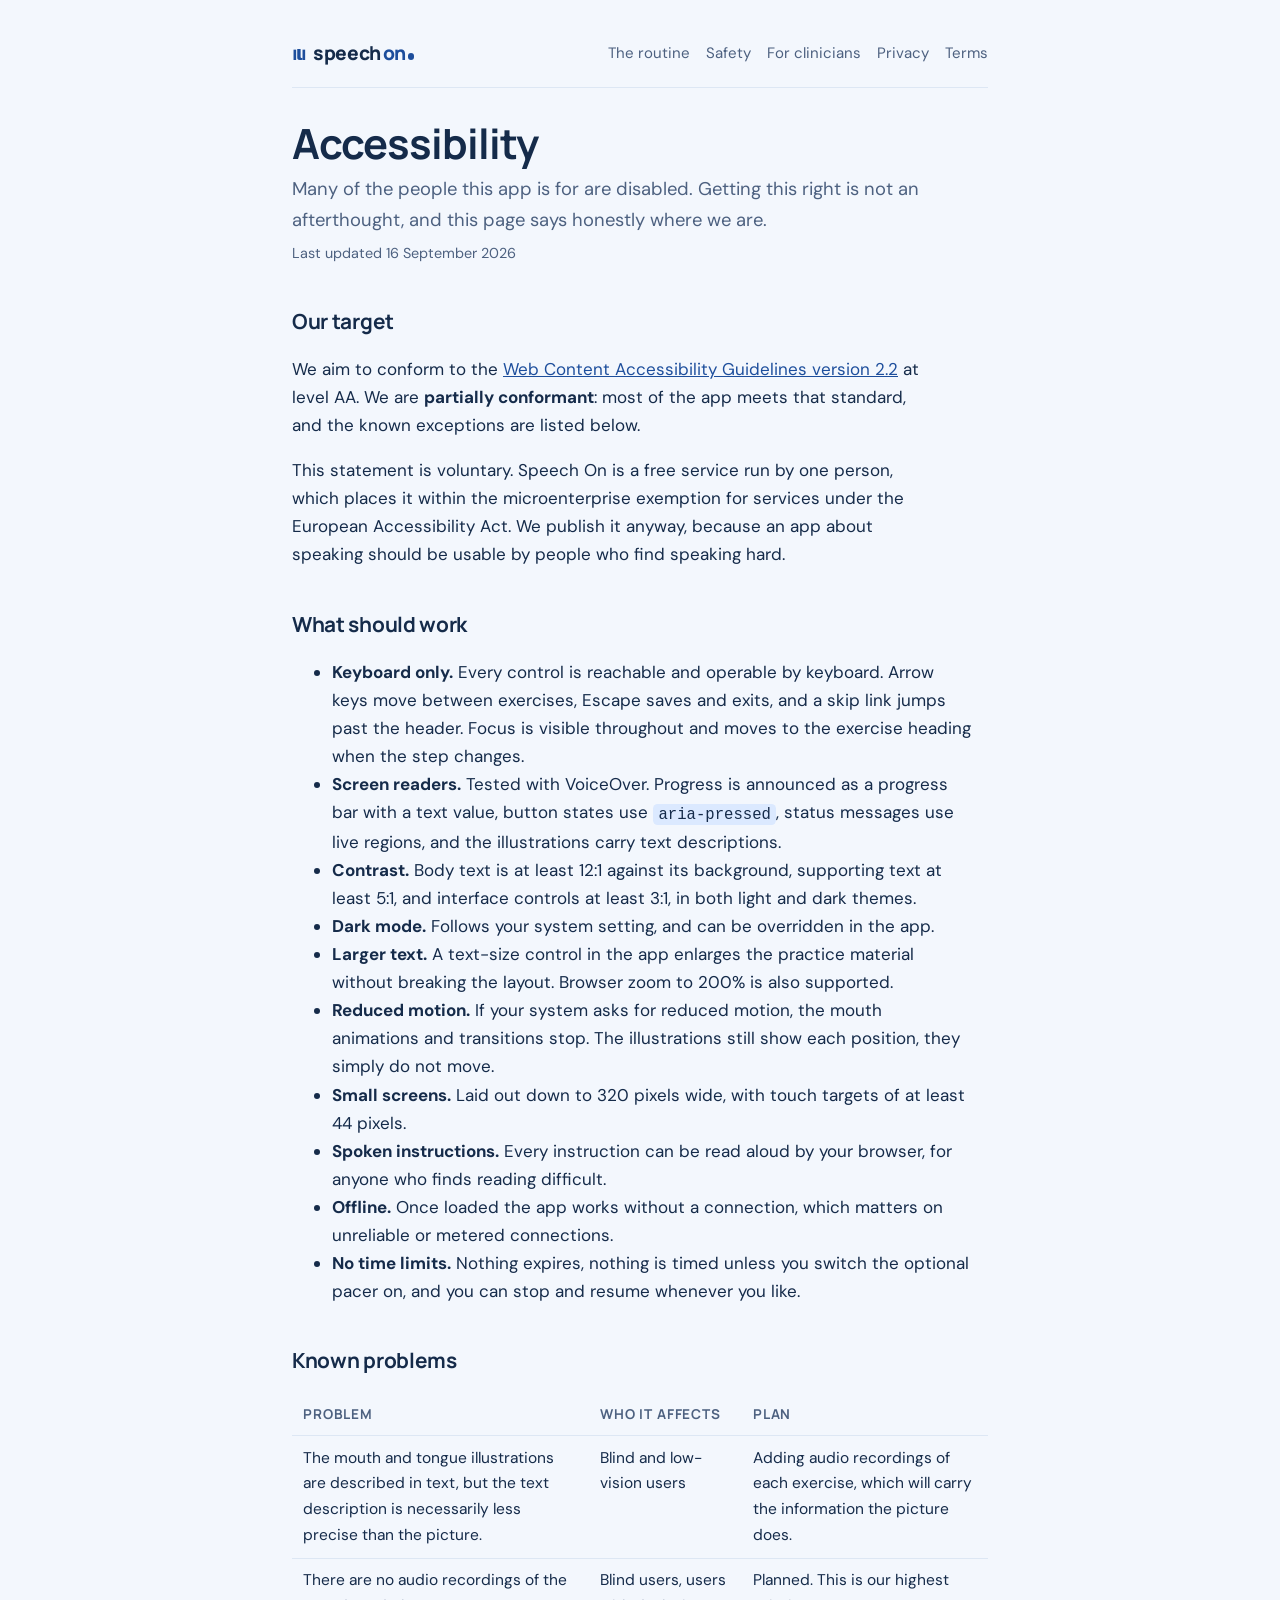
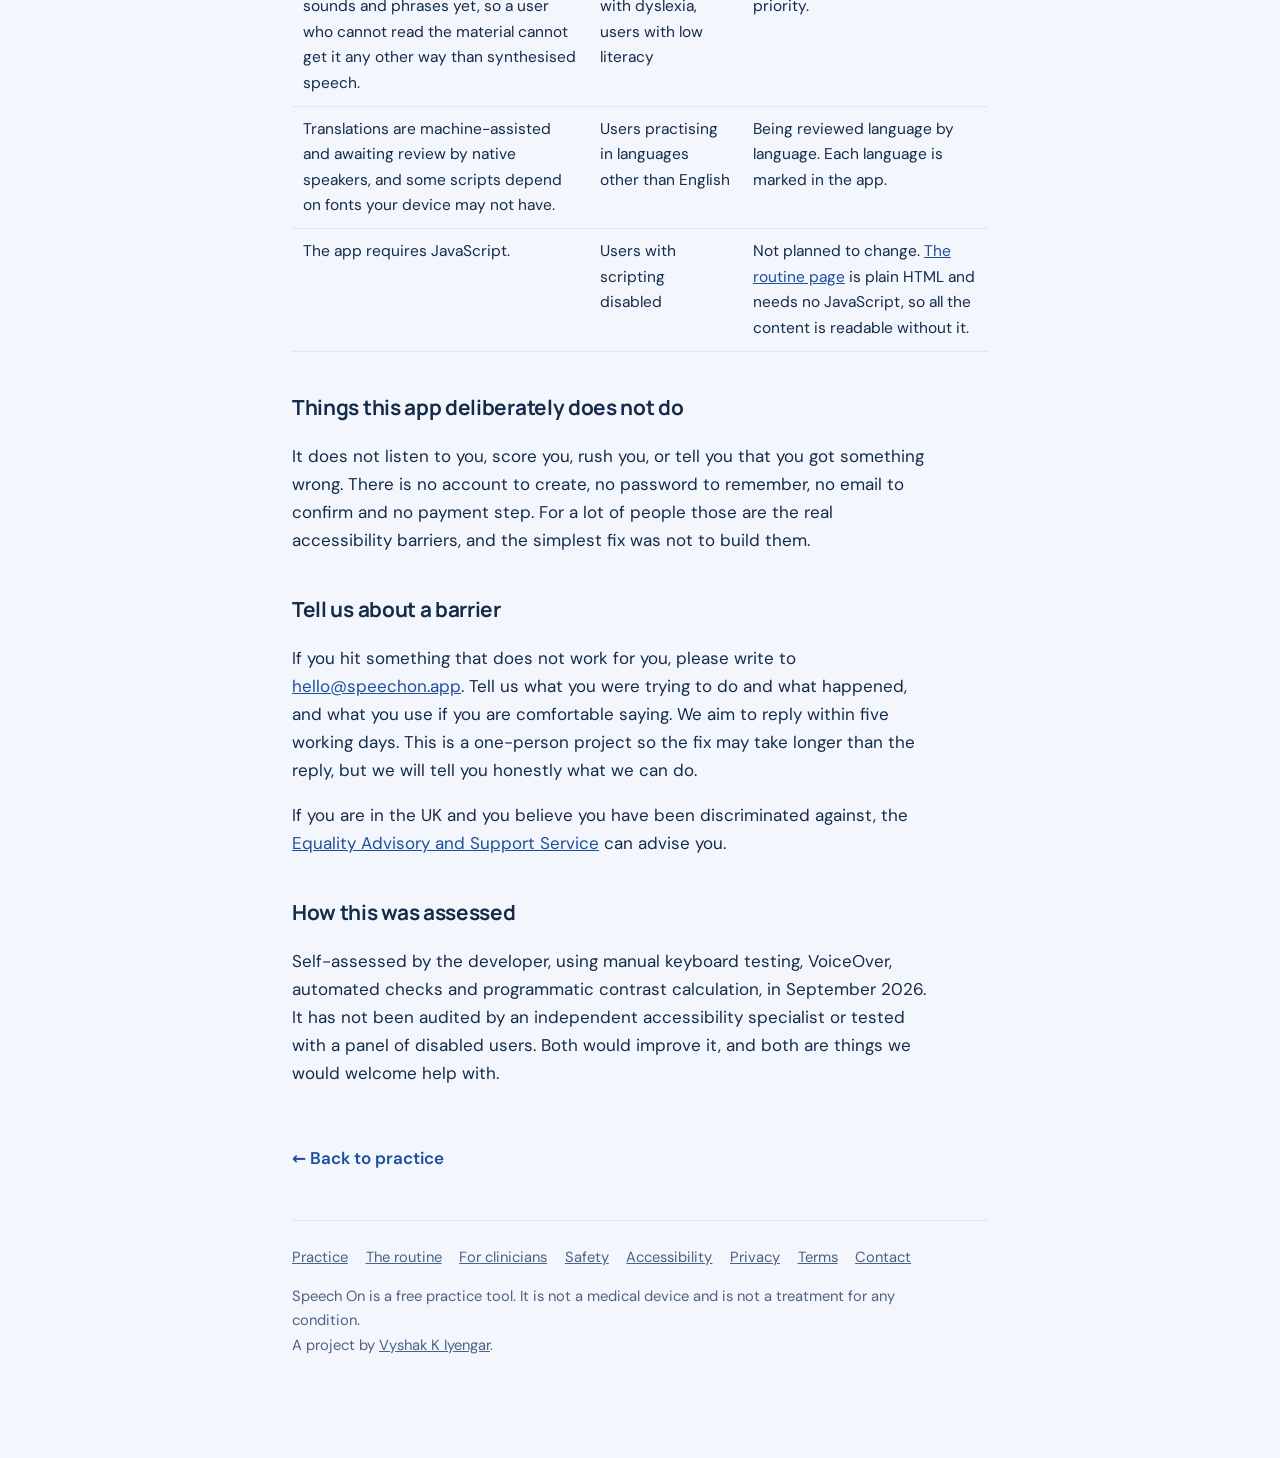
==== accessibility.html @ 49288408 "Legal hardening, articulation artwork, dark mode and multi-language Pre-feature work from the launch" ====
<!doctype html>
<html lang="en">
<head>
<meta charset="utf-8"><meta name="viewport" content="width=device-width,initial-scale=1,viewport-fit=cover">
<title>Accessibility — Speech On</title>
<meta name="description" content="Speech On aims to meet WCAG 2.2 level AA. What works, what does not yet, and how to report a barrier.">
<meta name="theme-color" content="#f3f7fd" media="(prefers-color-scheme: light)">
<meta name="theme-color" content="#0f1724" media="(prefers-color-scheme: dark)">
<link rel="canonical" href="https://www.speechon.app/accessibility">
<meta property="og:title" content="Accessibility — Speech On"><meta property="og:description" content="Speech On aims to meet WCAG 2.2 level AA. What works, what does not yet, and how to report a barrier.">
<meta property="og:type" content="website"><meta property="og:url" content="https://www.speechon.app/accessibility">
<meta property="og:image" content="https://www.speechon.app/og.png"><meta name="twitter:card" content="summary_large_image">
<link rel="icon" href="/icon.svg" type="image/svg+xml"><link rel="apple-touch-icon" href="/icon-180.png">
<link rel="stylesheet" href="/page.css">
</head>
<body>
<a class="skip" href="#main">Skip to content</a>
<div class="wrap">
<header class="site-header">
<a class="brand" href="/" aria-label="Speech On home"><span class="brand-mark" aria-hidden="true">ıιı</span>speech<span>on</span><i></i></a>
<nav aria-label="Reference pages">
<a href="/routine">The routine</a><a href="/safety">Safety</a><a href="/for-clinicians">For clinicians</a><a href="/privacy">Privacy</a><a href="/terms">Terms</a>
</nav>
</header>
<main id="main">
<h1>Accessibility</h1>
<p class="lede">Many of the people this app is for are disabled. Getting this right is not an afterthought, and this page says honestly where we are.</p>
<p class="updated">Last updated 16 September 2026</p>

<h2>Our target</h2>
<p>We aim to conform to the <a href="https://www.w3.org/TR/WCAG22/" rel="noopener">Web Content Accessibility Guidelines version 2.2</a> at level AA. We are <strong>partially conformant</strong>: most of the app meets that standard, and the known exceptions are listed below.</p>
<p>This statement is voluntary. Speech On is a free service run by one person, which places it within the microenterprise exemption for services under the European Accessibility Act. We publish it anyway, because an app about speaking should be usable by people who find speaking hard.</p>

<h2>What should work</h2>
<ul>
<li><strong>Keyboard only.</strong> Every control is reachable and operable by keyboard. Arrow keys move between exercises, Escape saves and exits, and a skip link jumps past the header. Focus is visible throughout and moves to the exercise heading when the step changes.</li>
<li><strong>Screen readers.</strong> Tested with VoiceOver. Progress is announced as a progress bar with a text value, button states use <code>aria-pressed</code>, status messages use live regions, and the illustrations carry text descriptions.</li>
<li><strong>Contrast.</strong> Body text is at least 12:1 against its background, supporting text at least 5:1, and interface controls at least 3:1, in both light and dark themes.</li>
<li><strong>Dark mode.</strong> Follows your system setting, and can be overridden in the app.</li>
<li><strong>Larger text.</strong> A text-size control in the app enlarges the practice material without breaking the layout. Browser zoom to 200% is also supported.</li>
<li><strong>Reduced motion.</strong> If your system asks for reduced motion, the mouth animations and transitions stop. The illustrations still show each position, they simply do not move.</li>
<li><strong>Small screens.</strong> Laid out down to 320 pixels wide, with touch targets of at least 44 pixels.</li>
<li><strong>Spoken instructions.</strong> Every instruction can be read aloud by your browser, for anyone who finds reading difficult.</li>
<li><strong>Offline.</strong> Once loaded the app works without a connection, which matters on unreliable or metered connections.</li>
<li><strong>No time limits.</strong> Nothing expires, nothing is timed unless you switch the optional pacer on, and you can stop and resume whenever you like.</li>
</ul>

<h2>Known problems</h2>
<table>
<tr><th>Problem</th><th>Who it affects</th><th>Plan</th></tr>
<tr><td>The mouth and tongue illustrations are described in text, but the text description is necessarily less precise than the picture.</td><td>Blind and low-vision users</td><td>Adding audio recordings of each exercise, which will carry the information the picture does.</td></tr>
<tr><td>There are no audio recordings of the sounds and phrases yet, so a user who cannot read the material cannot get it any other way than synthesised speech.</td><td>Blind users, users with dyslexia, users with low literacy</td><td>Planned. This is our highest priority.</td></tr>
<tr><td>Translations are machine-assisted and awaiting review by native speakers, and some scripts depend on fonts your device may not have.</td><td>Users practising in languages other than English</td><td>Being reviewed language by language. Each language is marked in the app.</td></tr>
<tr><td>The app requires JavaScript.</td><td>Users with scripting disabled</td><td>Not planned to change. <a href="/routine">The routine page</a> is plain HTML and needs no JavaScript, so all the content is readable without it.</td></tr>
</table>

<h2>Things this app deliberately does not do</h2>
<p>It does not listen to you, score you, rush you, or tell you that you got something wrong. There is no account to create, no password to remember, no email to confirm and no payment step. For a lot of people those are the real accessibility barriers, and the simplest fix was not to build them.</p>

<h2>Tell us about a barrier</h2>
<p>If you hit something that does not work for you, please write to <a href="mailto:hello@speechon.app">hello@speechon.app</a>. Tell us what you were trying to do and what happened, and what you use if you are comfortable saying. We aim to reply within five working days. This is a one-person project so the fix may take longer than the reply, but we will tell you honestly what we can do.</p>
<p>If you are in the UK and you believe you have been discriminated against, the <a href="https://www.equalityadvisoryservice.com/" rel="noopener">Equality Advisory and Support Service</a> can advise you.</p>

<h2>How this was assessed</h2>
<p>Self-assessed by the developer, using manual keyboard testing, VoiceOver, automated checks and programmatic contrast calculation, in September 2026. It has not been audited by an independent accessibility specialist or tested with a panel of disabled users. Both would improve it, and both are things we would welcome help with.</p>
<a class="back" href="/">← Back to practice</a>
</main>
<footer>
<nav aria-label="Footer">
<a href="/">Practice</a><a href="/routine">The routine</a><a href="/for-clinicians">For clinicians</a><a href="/safety">Safety</a><a href="/accessibility">Accessibility</a><a href="/privacy">Privacy</a><a href="/terms">Terms</a><a href="mailto:hello@speechon.app">Contact</a>
</nav>
<p>Speech On is a free practice tool. It is not a medical device and is not a treatment for any condition.<br>A project by <a href="https://www.linkedin.com/in/vyshakiyengar" rel="noopener">Vyshak K Iyengar</a>.</p>
</footer>
</div>
</body></html>
---- page.css ----
/* Speech On — shared styles for the static reference pages. */
@font-face{font-family:'DM Sans';font-style:normal;font-display:swap;font-weight:100 1000;src:url('/fonts/dm-sans-latin-ext.woff2') format('woff2');unicode-range:U+0100-02BA,U+02BD-02C5,U+02C7-02CC,U+02CE-02D7,U+02DD-02FF,U+0304,U+0308,U+0329,U+1D00-1DBF,U+1E00-1E9F,U+1EF2-1EFF,U+2020,U+20A0-20AB,U+20AD-20C0,U+2113,U+2C60-2C7F,U+A720-A7FF;}
@font-face{font-family:'DM Sans';font-style:normal;font-display:swap;font-weight:100 1000;src:url('/fonts/dm-sans-latin.woff2') format('woff2');unicode-range:U+0000-00FF,U+0131,U+0152-0153,U+02BB-02BC,U+02C6,U+02DA,U+02DC,U+0304,U+0308,U+0329,U+2000-206F,U+20AC,U+2122,U+2191,U+2193,U+2212,U+2215,U+FEFF,U+FFFD;}
@font-face{font-family:'Manrope';font-style:normal;font-display:swap;font-weight:200 800;src:url('/fonts/manrope-latin-ext.woff2') format('woff2');unicode-range:U+0100-02BA,U+02BD-02C5,U+02C7-02CC,U+02CE-02D7,U+02DD-02FF,U+0304,U+0308,U+0329,U+1D00-1DBF,U+1E00-1E9F,U+1EF2-1EFF,U+2020,U+20A0-20AB,U+20AD-20C0,U+2113,U+2C60-2C7F,U+A720-A7FF;}
@font-face{font-family:'Manrope';font-style:normal;font-display:swap;font-weight:200 800;src:url('/fonts/manrope-latin.woff2') format('woff2');unicode-range:U+0000-00FF,U+0131,U+0152-0153,U+02BB-02BC,U+02C6,U+02DA,U+02DC,U+0304,U+0308,U+0329,U+2000-206F,U+20AC,U+2122,U+2191,U+2193,U+2212,U+2215,U+FEFF,U+FFFD;}

:root{
 --paper:#f3f7fd; --card:#ffffff; --ink:#152b4a; --muted:#4d6180; --accent:#1d4e9c;
 --accent-soft:#dbe9ff; --line:#9fb6d4; --hair:#dde7f4; --warn-bg:#fff4e6; --warn-line:#c47a12;
 --ui:'DM Sans',system-ui,-apple-system,'Segoe UI',Roboto,sans-serif;
 --display:'Manrope',var(--ui);
}
@media(prefers-color-scheme:dark){:root:not([data-theme="light"]){
 --paper:#0f1724; --card:#16202f; --ink:#e7eefb; --muted:#a3b5cd; --accent:#8fb6f0;
 --accent-soft:#1d2d45; --line:#3d5270; --hair:#243347; --warn-bg:#2a2013; --warn-line:#e0a44a;
}}
:root[data-theme="dark"]{
 --paper:#0f1724; --card:#16202f; --ink:#e7eefb; --muted:#a3b5cd; --accent:#8fb6f0;
 --accent-soft:#1d2d45; --line:#3d5270; --hair:#243347; --warn-bg:#2a2013; --warn-line:#e0a44a;
}
*{box-sizing:border-box}
html{-webkit-text-size-adjust:100%}
body{margin:0;background:var(--paper);color:var(--ink);font-family:var(--ui);font-size:1.0625rem;line-height:1.65}
.skip{position:absolute;left:-9999px;top:0;background:var(--accent);color:#fff;padding:.7rem 1rem;z-index:20;border-radius:0 0 .5rem 0}
.skip:focus{left:0}
.wrap{max-width:46rem;margin:0 auto;padding:1.25rem 1.25rem 4rem}
.site-header{display:flex;align-items:center;justify-content:space-between;gap:1rem;padding:1.1rem 0;border-bottom:1px solid var(--hair);flex-wrap:wrap}
.brand{font-family:var(--display);font-weight:800;font-size:1.2rem;letter-spacing:-.02em;color:var(--ink);text-decoration:none;display:inline-flex;align-items:baseline;gap:.1em}
.brand span{color:var(--accent)} .brand i{width:.34em;height:.34em;background:var(--accent);border-radius:50%;display:inline-block}
.brand-mark{color:var(--accent);margin-right:.35em;letter-spacing:-.12em}
.site-header nav{display:flex;gap:1rem;flex-wrap:wrap;font-size:.94rem}
.site-header nav a{color:var(--muted);text-decoration:none}
.site-header nav a:hover,.site-header nav a:focus{color:var(--accent);text-decoration:underline}
h1{font-family:var(--display);font-size:clamp(1.9rem,5vw,2.6rem);line-height:1.12;letter-spacing:-.025em;margin:2rem 0 .5rem}
h2{font-family:var(--display);font-size:1.3rem;letter-spacing:-.015em;margin:2.4rem 0 .6rem}
h3{font-family:var(--display);font-size:1.06rem;margin:1.6rem 0 .4rem}
p,li{max-width:40rem}
a{color:var(--accent)}
.lede{font-size:1.15rem;color:var(--muted);margin:0 0 .4rem}
.updated{font-size:.9rem;color:var(--muted);margin:0 0 1.5rem}
.card{background:var(--card);border:1px solid var(--hair);border-radius:1rem;padding:1.1rem 1.3rem;margin:1.4rem 0}
.warn{background:var(--warn-bg);border:1px solid var(--warn-line);border-left-width:5px;border-radius:.7rem;padding:1rem 1.2rem;margin:1.4rem 0}
.warn h2,.warn h3{margin-top:0}
.red-flags{list-style:none;padding:0;margin:.6rem 0}
.red-flags li{padding:.55rem 0 .55rem 1.75rem;position:relative;border-bottom:1px solid var(--hair)}
.red-flags li:last-child{border-bottom:0}
.red-flags li::before{content:"!";position:absolute;left:0;top:.62rem;width:1.15rem;height:1.15rem;border-radius:50%;background:var(--warn-line);color:#fff;font-size:.78rem;font-weight:700;display:grid;place-items:center}
table{border-collapse:collapse;width:100%;margin:1rem 0;font-size:.97rem}
th,td{text-align:left;padding:.6rem .7rem;border-bottom:1px solid var(--hair);vertical-align:top}
th{font-family:var(--display);font-size:.85rem;text-transform:uppercase;letter-spacing:.06em;color:var(--muted)}
code{font-size:.92em;background:var(--accent-soft);padding:.1em .35em;border-radius:.3em}
footer{border-top:1px solid var(--hair);margin-top:3rem;padding:1.5rem 0;font-size:.92rem;color:var(--muted)}
footer nav{display:flex;flex-wrap:wrap;gap:.5rem 1.1rem;margin-bottom:.8rem}
footer a{color:var(--muted)}
footer a:hover{color:var(--accent)}
.back{display:inline-block;margin-top:2.5rem;font-weight:600;text-decoration:none}
:focus-visible{outline:3px solid var(--accent);outline-offset:2px;border-radius:.3rem}
@media(prefers-reduced-motion:reduce){*{animation:none!important;transition:none!important}}
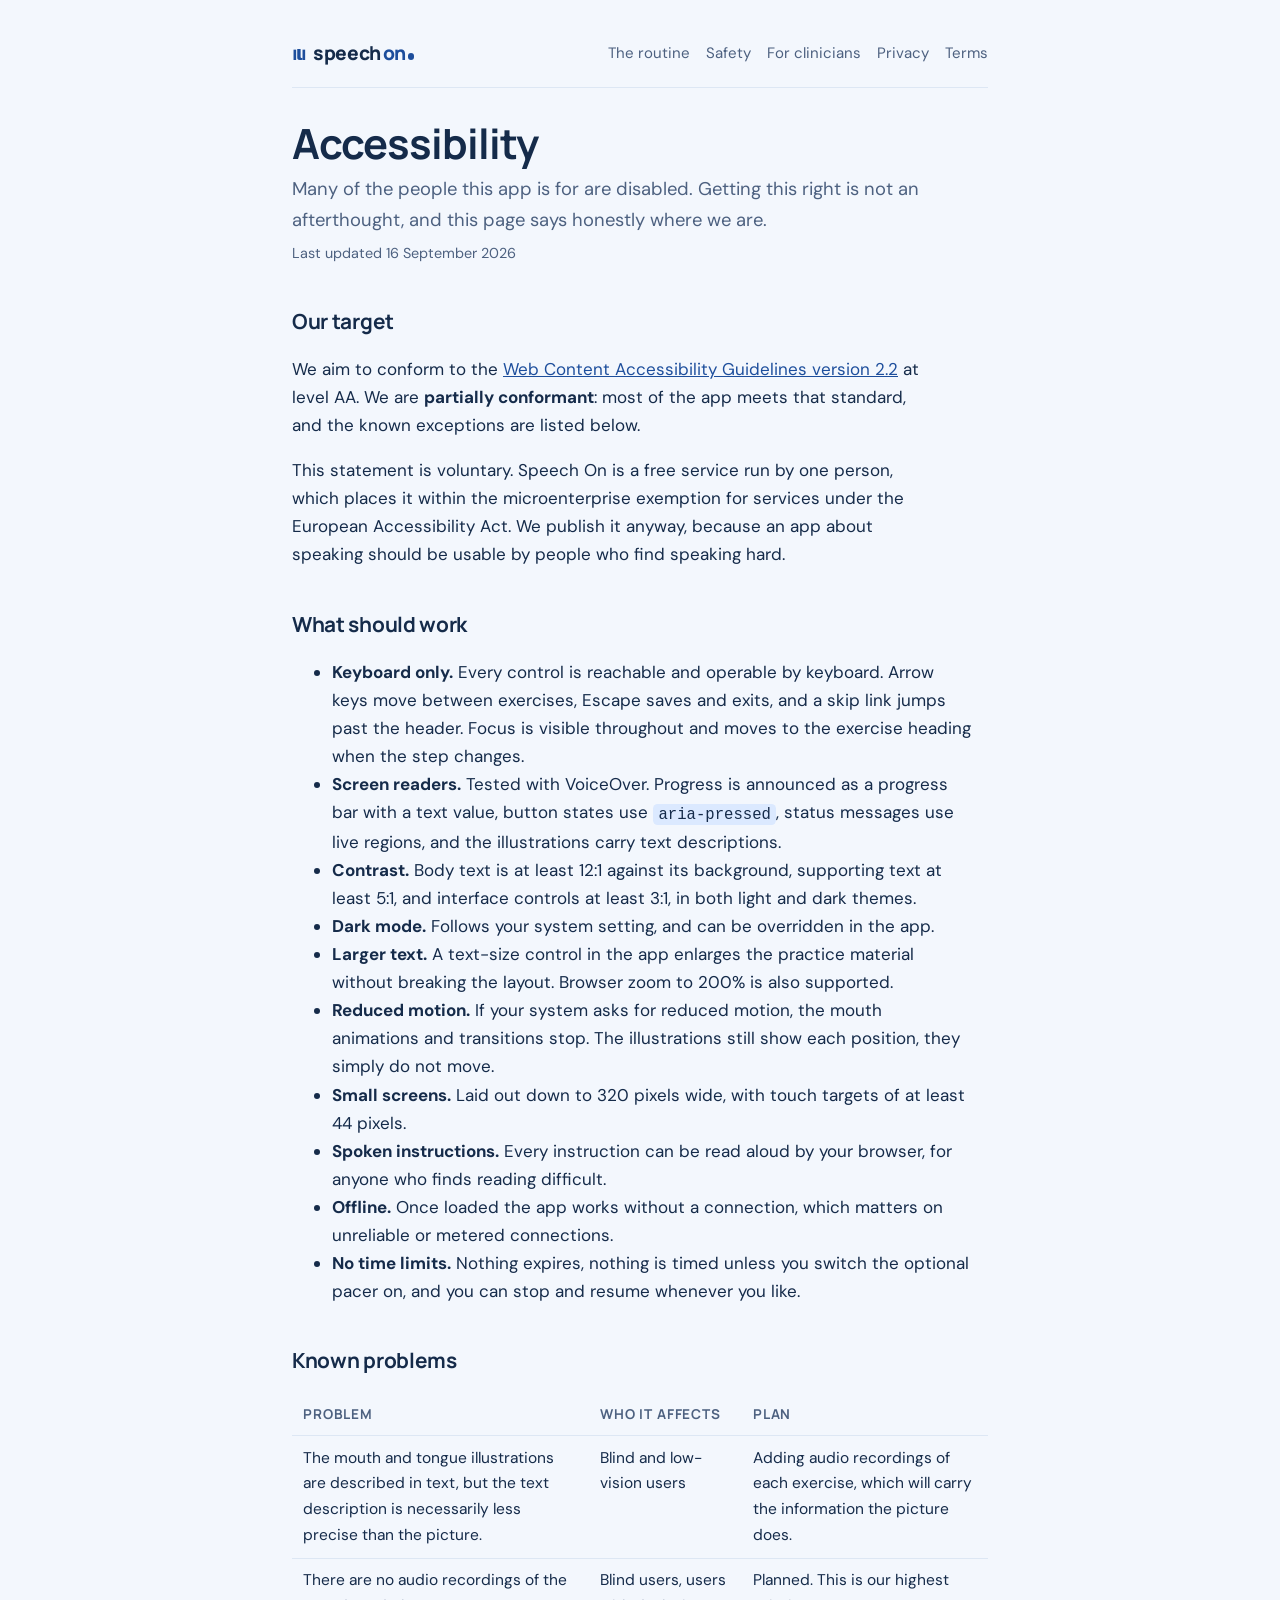
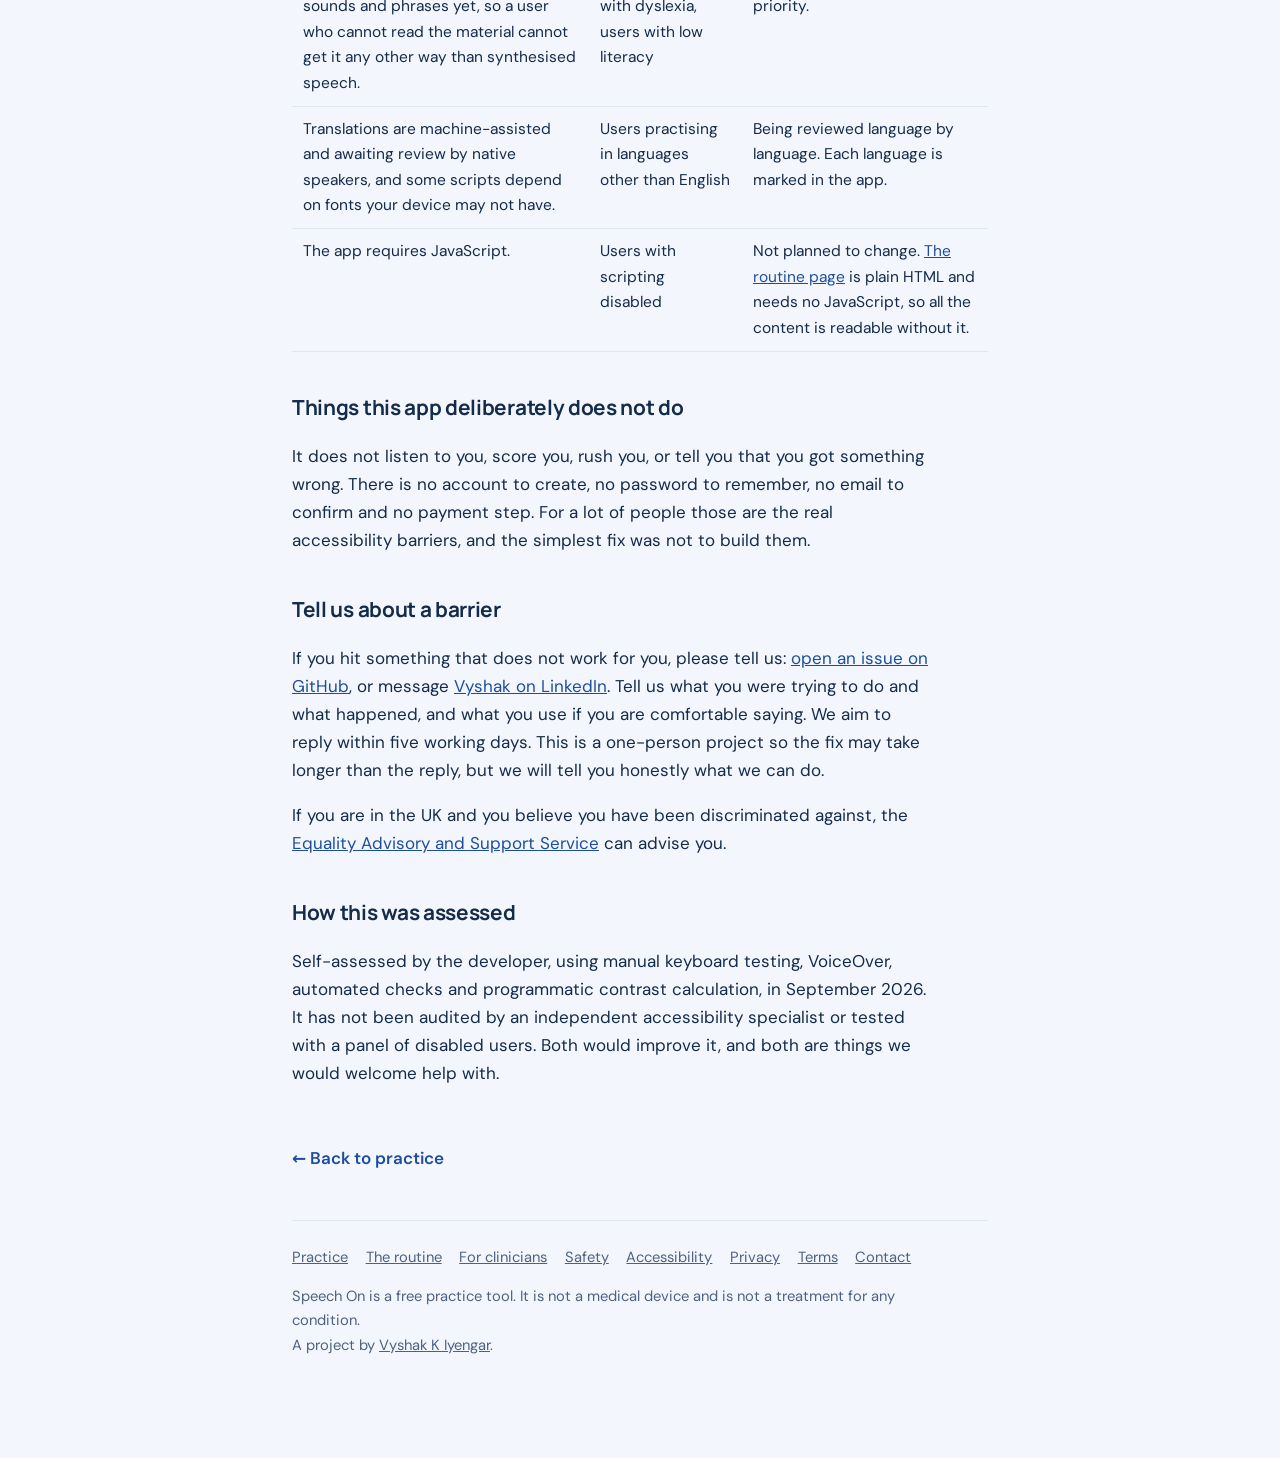
==== commit 369c8d9c: "Remove the contact address that was never real hello@speechon.app was invented during the rewrite an" ====
--- a/accessibility.html
+++ b/accessibility.html
@@ -58,7 +58,7 @@
 <p>It does not listen to you, score you, rush you, or tell you that you got something wrong. There is no account to create, no password to remember, no email to confirm and no payment step. For a lot of people those are the real accessibility barriers, and the simplest fix was not to build them.</p>
 
 <h2>Tell us about a barrier</h2>
-<p>If you hit something that does not work for you, please write to <a href="mailto:hello@speechon.app">hello@speechon.app</a>. Tell us what you were trying to do and what happened, and what you use if you are comfortable saying. We aim to reply within five working days. This is a one-person project so the fix may take longer than the reply, but we will tell you honestly what we can do.</p>
+<p>If you hit something that does not work for you, please tell us: <a href="https://github.com/vyshakiyengar/daily_speech_exercise/issues" rel="noopener">open an issue on GitHub</a>, or message <a href="https://www.linkedin.com/in/vyshakiyengar" rel="noopener">Vyshak on LinkedIn</a>. Tell us what you were trying to do and what happened, and what you use if you are comfortable saying. We aim to reply within five working days. This is a one-person project so the fix may take longer than the reply, but we will tell you honestly what we can do.</p>
 <p>If you are in the UK and you believe you have been discriminated against, the <a href="https://www.equalityadvisoryservice.com/" rel="noopener">Equality Advisory and Support Service</a> can advise you.</p>
 
 <h2>How this was assessed</h2>
@@ -67,7 +67,7 @@
 </main>
 <footer>
 <nav aria-label="Footer">
-<a href="/">Practice</a><a href="/routine">The routine</a><a href="/for-clinicians">For clinicians</a><a href="/safety">Safety</a><a href="/accessibility">Accessibility</a><a href="/privacy">Privacy</a><a href="/terms">Terms</a><a href="mailto:hello@speechon.app">Contact</a>
+<a href="/">Practice</a><a href="/routine">The routine</a><a href="/for-clinicians">For clinicians</a><a href="/safety">Safety</a><a href="/accessibility">Accessibility</a><a href="/privacy">Privacy</a><a href="/terms">Terms</a><a href="https://www.linkedin.com/in/vyshakiyengar" rel="noopener">Contact</a>
 </nav>
 <p>Speech On is a free practice tool. It is not a medical device and is not a treatment for any condition.<br>A project by <a href="https://www.linkedin.com/in/vyshakiyengar" rel="noopener">Vyshak K Iyengar</a>.</p>
 </footer>
--- a/page.css
+++ b/page.css
@@ -21,8 +21,9 @@
 *{box-sizing:border-box}
 html{-webkit-text-size-adjust:100%}
 body{margin:0;background:var(--paper);color:var(--ink);font-family:var(--ui);font-size:1.0625rem;line-height:1.65}
-.skip{position:absolute;left:-9999px;top:0;background:var(--accent);color:#fff;padding:.7rem 1rem;z-index:20;border-radius:0 0 .5rem 0}
-.skip:focus{left:0}
+.skip{position:absolute;inset-inline-start:0;top:0;transform:translateY(-250%);
+ background:var(--accent);color:#fff;padding:.7rem 1rem;z-index:20;border-end-end-radius:.5rem}
+.skip:focus{transform:translateY(0)}
 .wrap{max-width:46rem;margin:0 auto;padding:1.25rem 1.25rem 4rem}
 .site-header{display:flex;align-items:center;justify-content:space-between;gap:1rem;padding:1.1rem 0;border-bottom:1px solid var(--hair);flex-wrap:wrap}
 .brand{font-family:var(--display);font-weight:800;font-size:1.2rem;letter-spacing:-.02em;color:var(--ink);text-decoration:none;display:inline-flex;align-items:baseline;gap:.1em}
